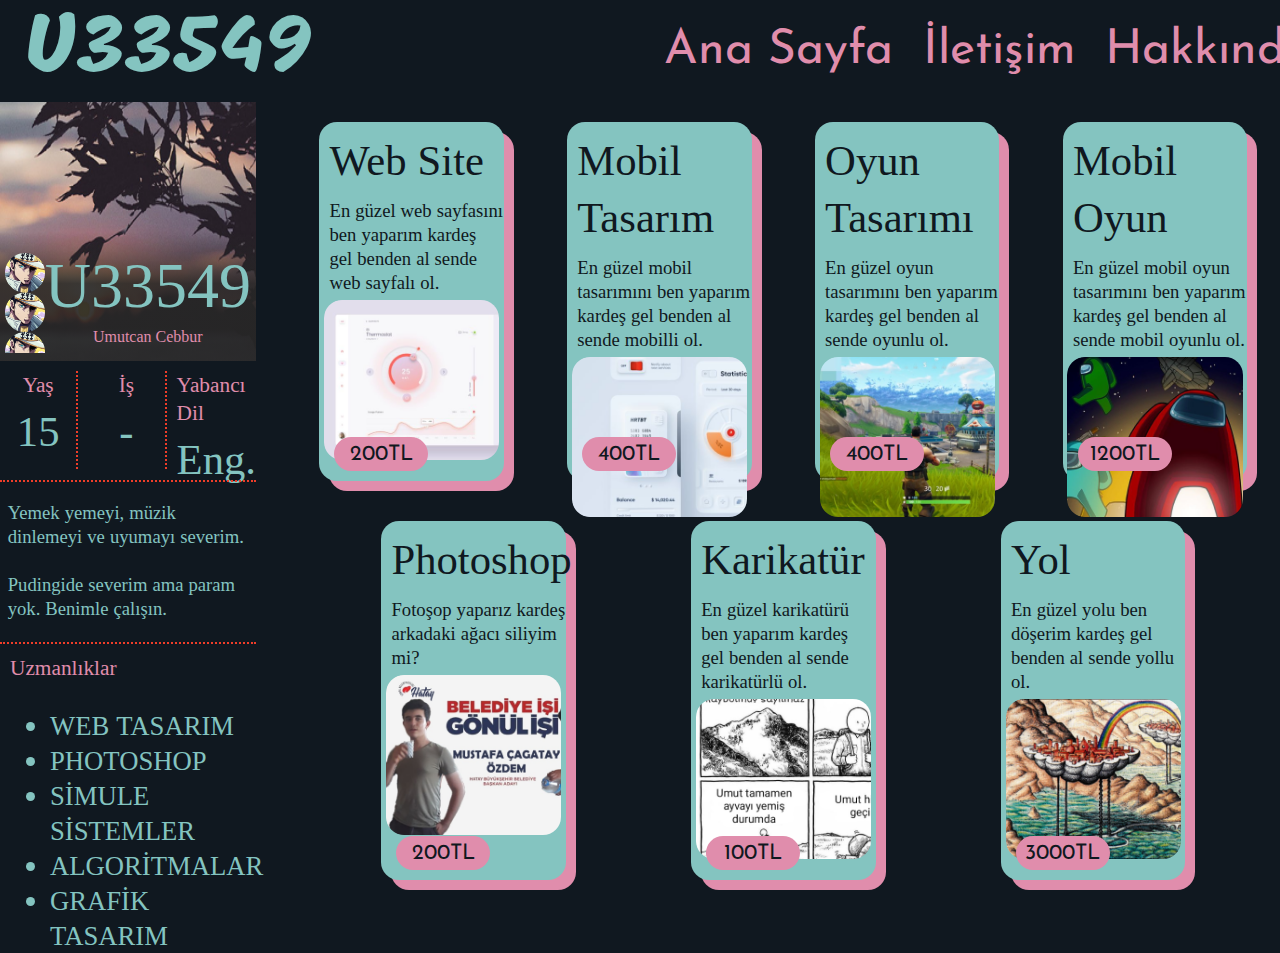
==== index.html @ e2418d20 "u33549" ====
<!DOCTYPE html>
<html>

<head>
    <meta charset="UTF-8">
    <meta http-equiv="X-UA-Compatible" content="IE=edge">
    <meta name="viewport" content="width=device-width, initial-scale=1.0">
    <title>Yazılı Sayfası</title>
    <link rel="stylesheet" href="style.css">
</head>

<body>
    <container>
        <div class="header">
            <div class="logo">U33549</div>
            <div class="navbar">
                <div class="nav">Ana Sayfa</div>
                <div class="nav">İletişim</div>
                <div class="nav">Hakkında</div>
            </div>
        </div>
        <div class="userInfo">
            <div class="img">
                <div class="innerShadow">
                    <div class="profile">
                        <div class="avatar"></div>
                        <div class="name">
                            <div class="nick">U33549</div>
                            <div class="real">Umutcan Cebbur</div>
                        </div>
                    </div>
                </div>
            </div>
            <div class="info boright">
                <span class="title">Yaş</span>
                <span class="value">15</span>
            </div>
            <div class="info boright">
                <span class="title">İş</span>
                <span class="value">-</span>
            </div>
            <div class="info">
                <span class="title">Yabancı Dil</span>
                <span class="value">Eng.</span>
            </div>
            <div class="about btop">
                <p>Yemek yemeyi, müzik dinlemeyi ve uyumayı severim.<br><br>
                    Pudingide severim ama param yok. Benimle çalışın.</p>
            </div>
            <div class="masters btop">
                <div class="title"><span>Uzmanlıklar</span></div>
                <ul>
                    <li>WEB TASARIM</li>
                    <li>PHOTOSHOP</li>
                    <li>SİMULE SİSTEMLER</li>
                    <li>ALGORİTMALAR</li>
                    <li>GRAFİK TASARIM</li>
                </ul>
            </div>

        </div>
        <div class="portfolio">
            <div class="card">
                <div class="title">Web Site</div>
                <div class="details">En güzel web sayfasını ben yaparım kardeş gel benden al sende web sayfalı ol.</div>
                <div class="img" style="background-image: url(imgs/web.png)"></div>
                <div class="fee"><span>200TL</span></div>
            </div>
            <div class="card">
                <div class="title">Mobil Tasarım</div>
                <div class="details">En güzel mobil tasarımını ben yaparım kardeş gel benden al sende mobilli ol.</div>
                <div class="img" style="background-image: url(imgs/mobileweb.png)"></div>
                <div class="fee"><span>400TL</span></div>
            </div>
            <div class="card">
                <div class="title">Oyun Tasarımı</div>
                <div class="details">En güzel oyun tasarımını ben yaparım kardeş gel benden al sende oyunlu ol.</div>
                <div class="img" style="background-image: url(imgs/game.png)"></div>
                <div class="fee"><span>400TL</span></div>

            </div>
            <div class="card">
                <div class="title">Mobil Oyun</div>
                <div class="details">En güzel mobil oyun tasarımını ben yaparım kardeş gel benden al sende mobil oyunlu
                    ol.</div>
                <div class="img" style="background-image: url(imgs/mobile.png)"></div>
                <div class="fee"><span>1200TL</span></div>


            </div>
            <div class="card">
                <div class="title">Photoshop</div>
                <div class="details">Fotoşop yaparız kardeş arkadaki ağacı siliyim mi?</div>
                <div class="img" style="background-image: url(imgs/ps.png)"></div>
                <div class="fee"><span>200TL</span></div>
            </div>
            <div class="card">
                <div class="title">Karikatür</div>
                <div class="details">En güzel karikatürü ben yaparım kardeş gel benden al sende karikatürlü ol.</div>
                <div class="img" style="background-image: url(imgs/mizah.png)"></div>
                <div class="fee"><span>100TL</span></div>
            </div>
            <div class="card">
                <div class="title">Yol</div>
                <div class="details">En güzel yolu ben döşerim kardeş gel benden al sende yollu ol.</div>
                <div class="img" style="background-image: url(imgs/yol.png)"></div>
                <div class="fee"><span>3000TL</span></div>
            </div>

        </div>
        </div>
    </container>

</body>

</html>
---- style.css ----
* {
    user-select: none;
    -webkit-user-drag: none;
}

:root {
    --primary: #101820;
    --secondary: #84C4C0;
    --action: #E08DAC;
    --line: #EF3D29;
    --row: 9;
    --col: 5;
}

@font-face {
    font-family: JosefinSans;
    src: url(fonts/JosefinSans-VariableFont_wght.ttf);
}

@font-face {
    font-family: Mogra;
    src: url(fonts/Mogra-Regular.ttf);
}

@font-face {
    font-family: Myanmar;
    src: url(fonts/MyanmarSansPro-Regular.ttf);
}




body,
html {
    padding: 0px;
    margin: 0px;
}

body {
    background-color: var(--primary);
    font-family: Myanmar;

}

container {
    width: 100vw;
    height: 100vh;
    display: grid;
    grid-column-gap: 0px;
    grid-row-gap: 0px;
    grid-template-columns: repeat(var(--col), 1fr);
    grid-template-rows: repeat(var(--row), 1fr);
}

.header {
    grid-column: 1/-1;
    display: flex;
    align-items: center;
    justify-content: space-between;
    align-content: center;
}

.logo {
    font-size: 64pt;
    color: var(--secondary);
    font-family: Mogra;
    margin-left: 2%;
}

.navbar {
    font-family: JosefinSans;
    font-size: 36pt;
    display: flex;
    justify-content: space-around;
    align-items: center;
    align-content: center;
    margin-right: 2%;
    color: var(--action);
}

.nav {
    margin-right: 5%;
    text-align: center;
    white-space: nowrap;
    position: relative;
}

.nav::after {
    content: "";
    width: 0%;
    height: 3px;
    background-color: var(--action);
    position: absolute;
    top: 40px;
    left: 0px;
    transition: width 0.2s linear 0s;
}

.nav:hover::after {
    width: 100%;
}

.userInfo {
    grid-row: 2/-1;
    display: grid;
    grid-template-columns: repeat(3, 1fr);
    grid-template-rows: repeat(15, 1fr);
    grid-gap: 10px;

}

.userInfo>.img {
    background-image: url(imgs/userimg.png);
    background-size: 100% 100%;
    grid-column: 1/-1;
    grid-row: 1/6;
    position: relative;
}

.userInfo>.img>.innerShadow {
    background: linear-gradient(0deg, hsla(0, 0%, 15%, 0.902) 60%, rgba(255, 255, 255, 0) 100%);
    z-index: -1;
    height: 50%;
    width: 100%;
    bottom: 0px;
    position: absolute;
    bottom: 0px;
    left: 0px;
    z-index: 1;
}

.profile {
    margin: 2%;
    display: flex;
    align-items: center;
    justify-content: space-between;


}

.profile>.avatar {
    background-image: url(imgs/avatar.png);
    background-size: 100%;
    width: 100px;
    height: 100px;
    margin-top: 12pt;
}

.profile>.name {
    text-align: center;
    display: flex;
    justify-content: center;
    align-content: center;
    align-items: center;
    flex-direction: column;

}

.profile>.name>.nick {
    color: var(--secondary);
    font-size: 48pt;
}

.profile>.name>.real {
    color: var(--action);
    font-size: 12pt;
}

.info {
    grid-row: span 2;
    display: flex;
    align-content: center;
    align-items: center;
    flex-direction: column;
}

.info>.title {
    font-size: 16pt;
    color: var(--action)
}

.info>.value {
    margin-top: 5%;
    font-size: 32pt;
    color: var(--secondary)
}

.btop {
    border-top: 2px dotted var(--line)
}

.boright {
    border-right: 2px dotted var(--line)
}

.about {
    grid-column: 1/-1;
    grid-row: span 3;
    margin-top: 1px !important;
    color: var(--secondary);
    padding: 0px 3%;
    font-size: 14pt;


}


.masters {
    margin-top: 1px !important;
    grid-column: 1/-1;
    grid-row: span 5;
    padding: 0 10px;
}

.masters>.title {
    margin: 10px;
    margin-left: 0;
    font-size: 16pt;
    color: var(--action)
}

.masters>ul {
    font-size: 20pt;
    color: var(--secondary)
}

.portfolio {
    grid-column: 2/-1;
    grid-row: 2/-1;
    display: flex;
    flex-direction: row;
    flex-wrap: wrap;
    align-items: center;
    justify-content: space-evenly;
}


.card {
    background-color: var(--secondary);
    width: 18%;
    height: 45%;
    margin-left: 3%;
    box-shadow: 10px 10px 0 0 var(--action);
    border-radius: 18px;
    color: var(--primary);
    transition: transform 0.2s linear 0s;
    position: relative;
}

.card>.title {
    margin-left: 10px;
    margin-top: 10px;
    font-size: 32pt;
}

.card>.details {
    margin-left: 10px;
    margin-top: 10px;
    font-size: 14pt;
}

.card>.img {
    margin-top: 5px !important;
    margin: auto;
    width: 95%;
    height: 160px;
    border-radius: 18px;
    background-size: cover;
}

.card>.fee {
    font-family: JosefinSans;
    margin-left: 15px;
    background-color: var(--action);
    width: 94px;
    height: 34px;
    border-radius: 18px;
    display: flex;
    justify-content: center;
    align-items: center;
    align-content: center;
    font-size: 16pt;
    position: absolute;
    bottom: 10px;

}

.card>.fee::after {
    content: "Satın Al";
    position: absolute;
    top: 0px;
    left: 0px;
    background-color: var(--action);
    width: inherit;
    height: inherit;
    border-radius: inherit;
    display: flex;
    justify-content: center;
    align-items: center;
    align-content: center;
    font-size: 15pt;
    opacity: 0;
    transition: opacity 0.2s linear 0s;

}

.card>.fee:hover::after {
    opacity: 1;
}
.card:hover{
    transform: scale(1.11);
}
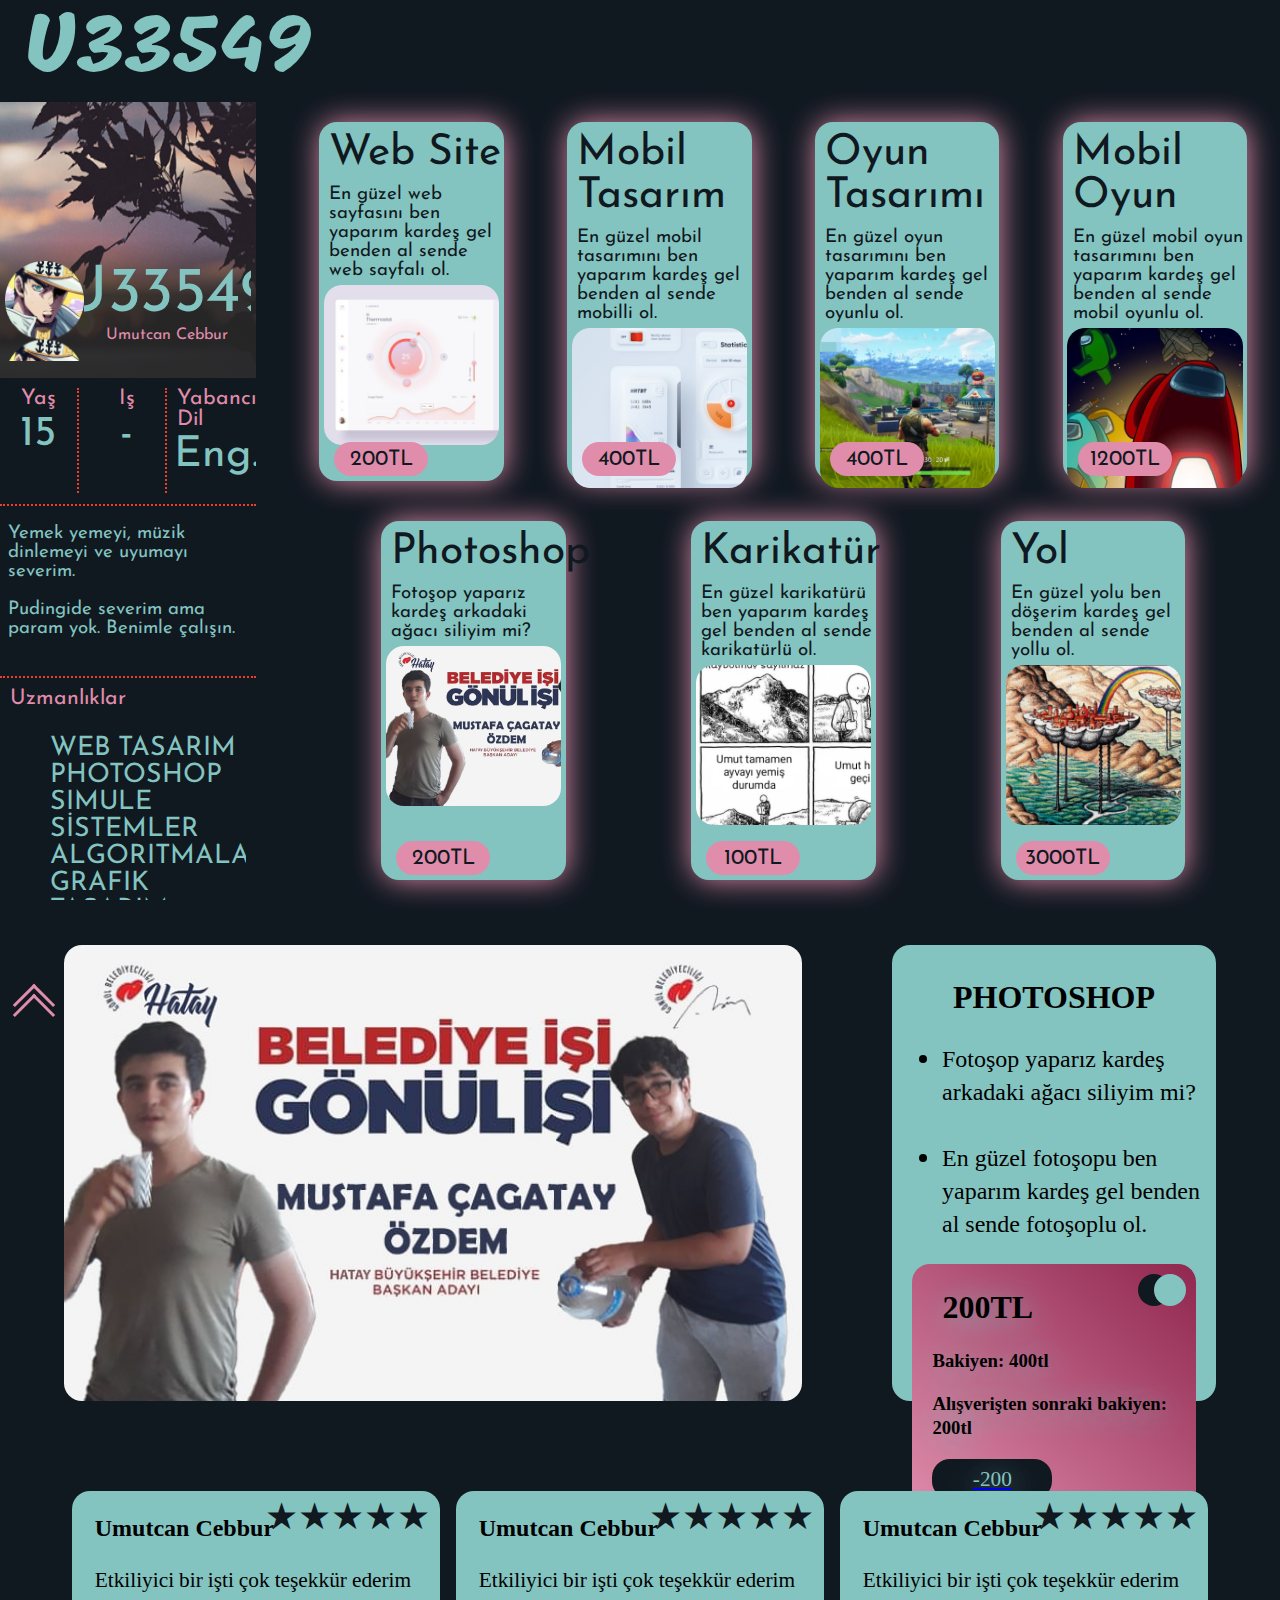
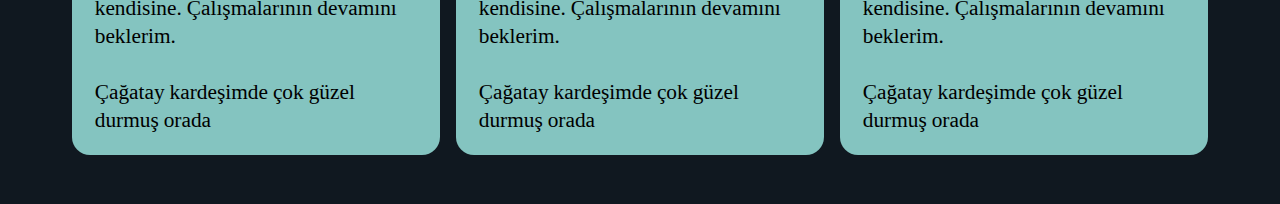
==== commit 808a3b14: "u33549" ====
--- a/index.html
+++ b/index.html
@@ -10,106 +10,76 @@
 </head>
 
 <body>
-    <container>
+    <div class="container">
         <div class="header">
             <div class="logo">U33549</div>
-            <div class="navbar">
-                <div class="nav">Ana Sayfa</div>
-                <div class="nav">İletişim</div>
-                <div class="nav">Hakkında</div>
+        </div>
+        <div class="aboutframe"><iframe src="about.html" frameborder="0"></iframe></div>
+        <div class="portfolio">
+            <div class="cards">
+                <div class="card">
+                    <div class="title">Web Site</div>
+                    <div class="details">En güzel web sayfasını ben yaparım kardeş gel benden al sende web sayfalı ol.
+                    </div>
+                    <div class="img" style="background-image: url(imgs/web.png)"></div>
+                    <div class="fee"><span>200TL</span></div>
+                </div>
+                <div class="card">
+                    <div class="title">Mobil Tasarım</div>
+                    <div class="details">En güzel mobil tasarımını ben yaparım kardeş gel benden al sende mobilli ol.
+                    </div>
+                    <div class="img" style="background-image: url(imgs/mobileweb.png)"></div>
+                    <div class="fee"><span>400TL</span></div>
+                </div>
+                <div class="card">
+                    <div class="title">Oyun Tasarımı</div>
+                    <div class="details">En güzel oyun tasarımını ben yaparım kardeş gel benden al sende oyunlu ol.
+                    </div>
+                    <div class="img" style="background-image: url(imgs/game.png)"></div>
+                    <div class="fee"><span>400TL</span></div>
+
+                </div>
+                <div class="card">
+                    <div class="title">Mobil Oyun</div>
+                    <div class="details">En güzel mobil oyun tasarımını ben yaparım kardeş gel benden al sende mobil
+                        oyunlu
+                        ol.</div>
+                    <div class="img" style="background-image: url(imgs/mobile.png)"></div>
+                    <div class="fee"><span>1200TL</span></div>
+
+
+                </div>
+                <div class="card">
+                    <div class="title">Photoshop</div>
+                    <div class="details">Fotoşop yaparız kardeş arkadaki ağacı siliyim mi?</div>
+                    <div class="img" style="background-image: url(imgs/ps.jpg)"></div>
+                    <div class="fee"><span>200TL</span></div>
+                </div>
+                <div class="card">
+                    <div class="title">Karikatür</div>
+                    <div class="details">En güzel karikatürü ben yaparım kardeş gel benden al sende karikatürlü ol.
+                    </div>
+                    <div class="img" style="background-image: url(imgs/mizah.png)"></div>
+                    <div class="fee"><span>100TL</span></div>
+                </div>
+                <div class="card">
+                    <div class="title">Yol</div>
+                    <div class="details">En güzel yolu ben döşerim kardeş gel benden al sende yollu ol.</div>
+                    <div class="img" style="background-image: url(imgs/yol.png)"></div>
+                    <div class="fee"><span>3000TL</span></div>
+                </div>
             </div>
         </div>
-        <div class="userInfo">
-            <div class="img">
-                <div class="innerShadow">
-                    <div class="profile">
-                        <div class="avatar"></div>
-                        <div class="name">
-                            <div class="nick">U33549</div>
-                            <div class="real">Umutcan Cebbur</div>
-                        </div>
-                    </div>
-                </div>
-            </div>
-            <div class="info boright">
-                <span class="title">Yaş</span>
-                <span class="value">15</span>
-            </div>
-            <div class="info boright">
-                <span class="title">İş</span>
-                <span class="value">-</span>
-            </div>
-            <div class="info">
-                <span class="title">Yabancı Dil</span>
-                <span class="value">Eng.</span>
-            </div>
-            <div class="about btop">
-                <p>Yemek yemeyi, müzik dinlemeyi ve uyumayı severim.<br><br>
-                    Pudingide severim ama param yok. Benimle çalışın.</p>
-            </div>
-            <div class="masters btop">
-                <div class="title"><span>Uzmanlıklar</span></div>
-                <ul>
-                    <li>WEB TASARIM</li>
-                    <li>PHOTOSHOP</li>
-                    <li>SİMULE SİSTEMLER</li>
-                    <li>ALGORİTMALAR</li>
-                    <li>GRAFİK TASARIM</li>
-                </ul>
-            </div>
-
-        </div>
-        <div class="portfolio">
-            <div class="card">
-                <div class="title">Web Site</div>
-                <div class="details">En güzel web sayfasını ben yaparım kardeş gel benden al sende web sayfalı ol.</div>
-                <div class="img" style="background-image: url(imgs/web.png)"></div>
-                <div class="fee"><span>200TL</span></div>
-            </div>
-            <div class="card">
-                <div class="title">Mobil Tasarım</div>
-                <div class="details">En güzel mobil tasarımını ben yaparım kardeş gel benden al sende mobilli ol.</div>
-                <div class="img" style="background-image: url(imgs/mobileweb.png)"></div>
-                <div class="fee"><span>400TL</span></div>
-            </div>
-            <div class="card">
-                <div class="title">Oyun Tasarımı</div>
-                <div class="details">En güzel oyun tasarımını ben yaparım kardeş gel benden al sende oyunlu ol.</div>
-                <div class="img" style="background-image: url(imgs/game.png)"></div>
-                <div class="fee"><span>400TL</span></div>
-
-            </div>
-            <div class="card">
-                <div class="title">Mobil Oyun</div>
-                <div class="details">En güzel mobil oyun tasarımını ben yaparım kardeş gel benden al sende mobil oyunlu
-                    ol.</div>
-                <div class="img" style="background-image: url(imgs/mobile.png)"></div>
-                <div class="fee"><span>1200TL</span></div>
-
-
-            </div>
-            <div class="card">
-                <div class="title">Photoshop</div>
-                <div class="details">Fotoşop yaparız kardeş arkadaki ağacı siliyim mi?</div>
-                <div class="img" style="background-image: url(imgs/ps.png)"></div>
-                <div class="fee"><span>200TL</span></div>
-            </div>
-            <div class="card">
-                <div class="title">Karikatür</div>
-                <div class="details">En güzel karikatürü ben yaparım kardeş gel benden al sende karikatürlü ol.</div>
-                <div class="img" style="background-image: url(imgs/mizah.png)"></div>
-                <div class="fee"><span>100TL</span></div>
-            </div>
-            <div class="card">
-                <div class="title">Yol</div>
-                <div class="details">En güzel yolu ben döşerim kardeş gel benden al sende yollu ol.</div>
-                <div class="img" style="background-image: url(imgs/yol.png)"></div>
-                <div class="fee"><span>3000TL</span></div>
-            </div>
-
-        </div>
-        </div>
-    </container>
+    </div>
+</div>
+<div class="goBackCont">
+    <div class="goBack"></div>
+</div>
+<div class="buyPage">
+    <iframe src="content.html" frameborder="0"></iframe>
+</div>
+    <script src="jquery-3.6.0.min.js"></script>
+    <script src="script.js"></script>
 
 </body>
 
--- a/style.css
+++ b/style.css
@@ -1,6 +1,7 @@
 * {
     user-select: none;
     -webkit-user-drag: none;
+
 }
 
 :root {
@@ -28,21 +29,29 @@
 }
 
 
+ul {
+    list-style-type: disc !important;
+}
 
 
 body,
 html {
     padding: 0px;
     margin: 0px;
+    width: 100;
+    height: 100%;
+    scroll-behavior: smooth;
+
 }
 
 body {
     background-color: var(--primary);
-    font-family: Myanmar;
-
-}
-
-container {
+    font-family: JosefinSans;
+    overflow: hidden;
+
+}
+
+.container {
     width: 100vw;
     height: 100vh;
     display: grid;
@@ -67,41 +76,7 @@
     margin-left: 2%;
 }
 
-.navbar {
-    font-family: JosefinSans;
-    font-size: 36pt;
-    display: flex;
-    justify-content: space-around;
-    align-items: center;
-    align-content: center;
-    margin-right: 2%;
-    color: var(--action);
-}
-
-.nav {
-    margin-right: 5%;
-    text-align: center;
-    white-space: nowrap;
-    position: relative;
-}
-
-.nav::after {
-    content: "";
-    width: 0%;
-    height: 3px;
-    background-color: var(--action);
-    position: absolute;
-    top: 40px;
-    left: 0px;
-    transition: width 0.2s linear 0s;
-}
-
-.nav:hover::after {
-    width: 100%;
-}
-
 .userInfo {
-    grid-row: 2/-1;
     display: grid;
     grid-template-columns: repeat(3, 1fr);
     grid-template-rows: repeat(15, 1fr);
@@ -134,8 +109,6 @@
     display: flex;
     align-items: center;
     justify-content: space-between;
-
-
 }
 
 .profile>.avatar {
@@ -200,10 +173,7 @@
     color: var(--secondary);
     padding: 0px 3%;
     font-size: 14pt;
-
-
-}
-
+}
 
 .masters {
     margin-top: 1px !important;
@@ -227,20 +197,25 @@
 .portfolio {
     grid-column: 2/-1;
     grid-row: 2/-1;
+    padding: 0px;
+}
+
+.cards {
+    width: 100%;
+    height: 100%;
     display: flex;
     flex-direction: row;
     flex-wrap: wrap;
     align-items: center;
     justify-content: space-evenly;
 }
-
 
 .card {
     background-color: var(--secondary);
     width: 18%;
     height: 45%;
     margin-left: 3%;
-    box-shadow: 10px 10px 0 0 var(--action);
+    box-shadow: 1px 0px 30px var(--action);
     border-radius: 18px;
     color: var(--primary);
     transition: transform 0.2s linear 0s;
@@ -269,7 +244,6 @@
 }
 
 .card>.fee {
-    font-family: JosefinSans;
     margin-left: 15px;
     background-color: var(--action);
     width: 94px;
@@ -281,7 +255,7 @@
     align-content: center;
     font-size: 16pt;
     position: absolute;
-    bottom: 10px;
+    bottom: 5px;
 
 }
 
@@ -307,6 +281,86 @@
 .card>.fee:hover::after {
     opacity: 1;
 }
-.card:hover{
+
+/* .card:hover{
     transform: scale(1.11);
+} */
+
+.aboutframe {
+    grid-row: 2/-1;
+    overflow: hidden;
+}
+
+.aboutframe>iframe {
+    width: 100%;
+    height: 100%;
+}
+
+
+.buyPage,
+.buyPage>iframe {
+    height: 100vh;
+    width: 100vw;
+}
+
+.goBackCont {
+    position: absolute;
+    top: 110vh;
+    left: 1.5vw;
+
+}
+
+.goBack {
+    position: relative;
+    width: 3vh;
+    height: 3vh;
+    border-left: 3px solid var(--action);
+    border-bottom: 3px solid var(--action);
+    transform: rotate(135deg);
+    
+    animation-name: goBack;
+    animation-duration: 3000ms;
+    animation-delay: 1000ms;
+    animation-iteration-count: infinite;
+
+}
+.goBack::after{
+    content: "";
+    position: absolute;
+    top: -7px;
+    left: 4px;
+    z-index: 1;
+    width: 3vh;
+    height: 3vh;
+    border-left: 3px solid var(--action);
+    border-bottom: 3px solid var(--action);
+}
+@keyframes goBack{
+    0% {
+        transform: translateY(-10px) rotate(135deg);
+    }
+
+    50% {
+        transform: translateY(0px) rotate(135deg);
+    }
+
+    100% {
+        transform: translateY(-10px) rotate(135deg);
+    }
+}
+
+.accounts{
+    grid-column:1/-1;
+    display:flex;
+    justify-content: space-around;
+    align-items: center;
+    padding-top: 10px;;
+}
+.accounts>a>img{
+    width:72px;
+    height:72px;
+    object-fit: cover;
+}
+.accounts>a>img{
+    cursor: pointer;
 }